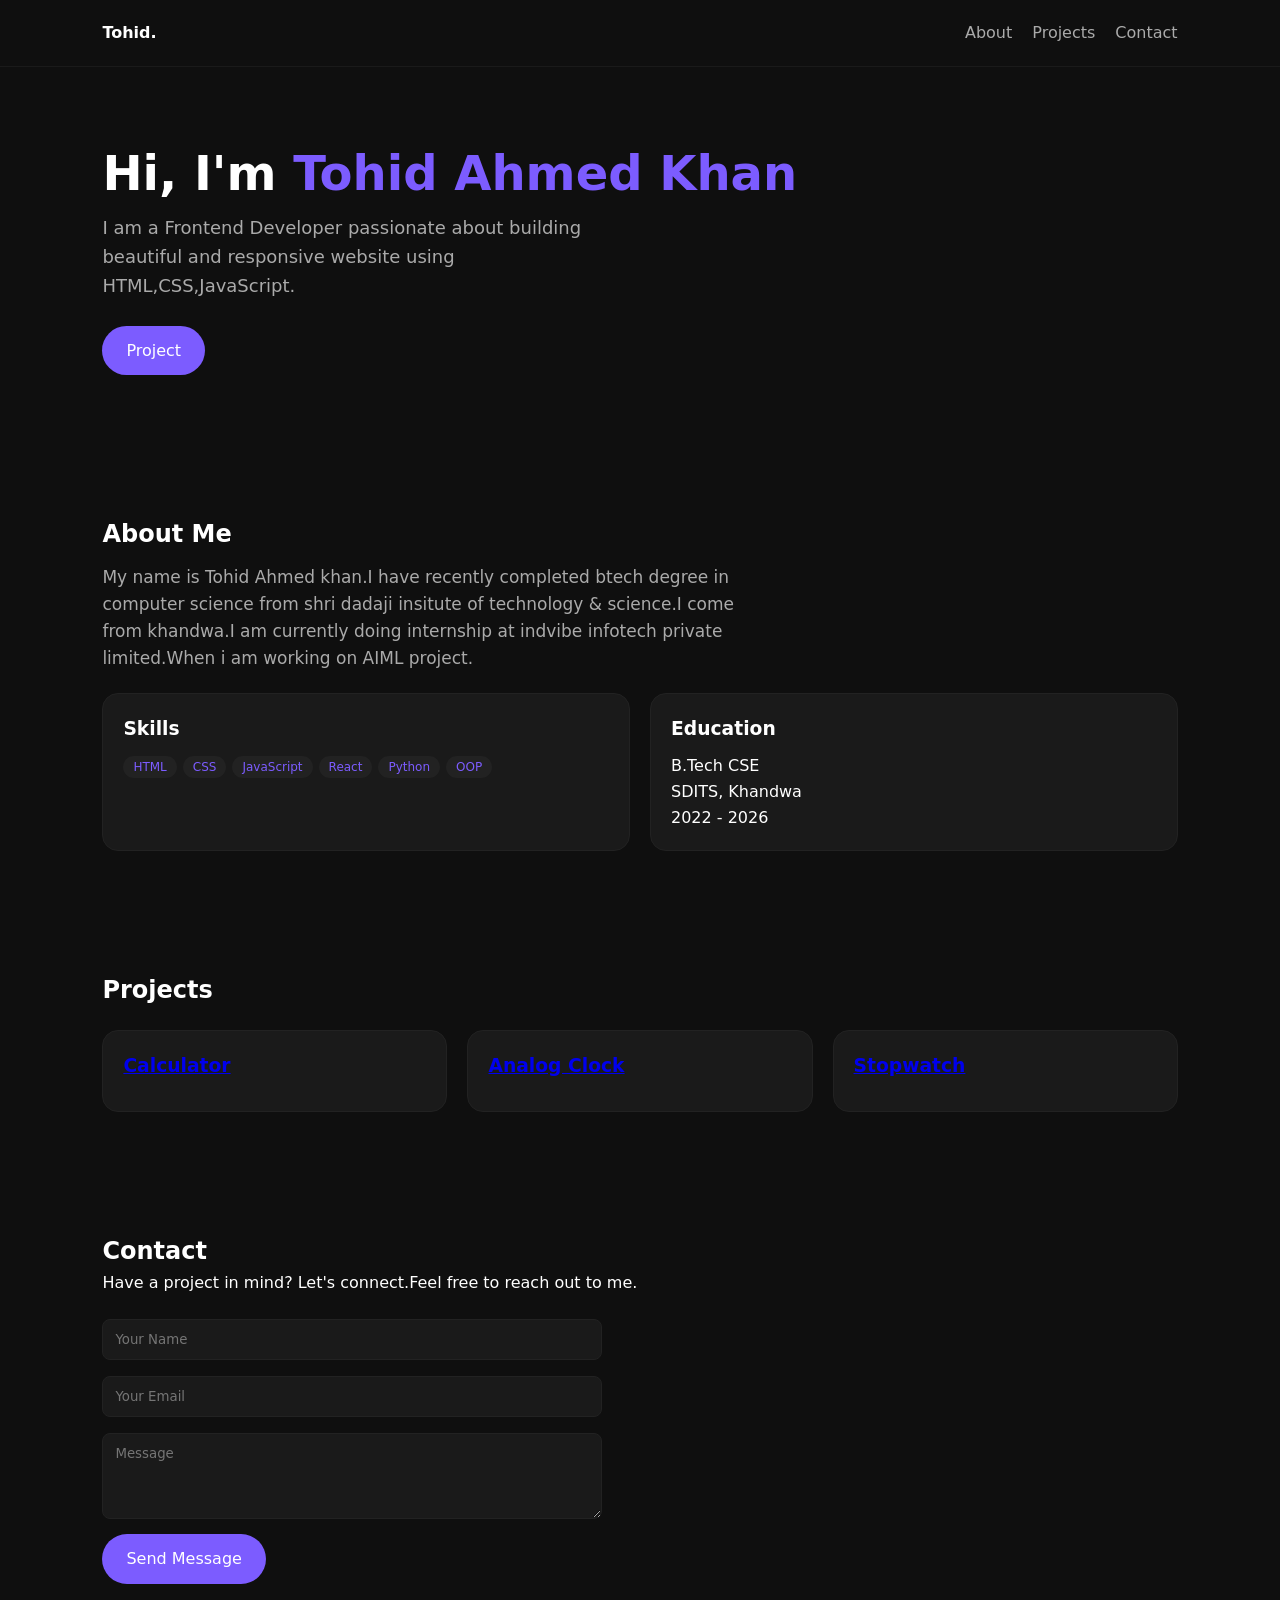
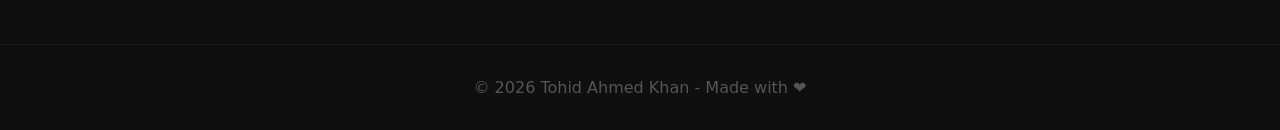
==== index.html @ 772191e2 "Add initial HTML structure for portfolio" ====
<!DOCTYPE html>
<html lang="en">
<head>
<meta charset="UTF-8" />
<meta name="viewport" content="width=device-width, initial-scale=1.0" />
<title>Tohid Ahmed Khan - Portfolio</title>
<style>
  *{margin:0;padding:0;box-sizing:border-box;font-family:system-ui}
  body{background:#0f0f0f;color:#fff;line-height:1.6}
  nav{display:flex;justify-content:space-between;padding:20px 8%;position:sticky;top:0;background:#0f0f0f;z-index:10;border-bottom:1px solid #1a1a1a}
  nav a{color:#aaa;text-decoration:none;margin-left:20px}
  nav a:hover{color:#fff}
  .hero{padding:80px 8%}
  .hero h1{font-size:48px;line-height:1.1} .hero h1 span{color:#7c5cff}
  .hero p{color:#aaa;margin:15px 0 25px;max-width:500px;font-size:18px}
  .btn{background:#7c5cff;color:#fff;padding:12px 24px;border-radius:30px;text-decoration:none;display:inline-block;transition:.3s}
  .btn:hover{background:#6a4ae6;transform:translateY(-2px)}
  section{padding:60px 8%}
  .grid{display:grid;grid-template-columns:repeat(auto-fit,minmax(250px,1fr));gap:20px;margin-top:20px}
  .card{background:#1a1a1a;padding:20px;border-radius:16px;border:1px solid #222;transition:.3s}
  .card:hover{border-color:#7c5cff;transform:translateY(-4px)}
  .card h3{margin-bottom:10px}
  .tag{background:#222;padding:4px 10px;border-radius:20px;font-size:12px;margin-right:6px;color:#7c5cff}
  input,textarea{width:100%;padding:12px;margin:8px 0;background:#1a1a1a;border:1px solid #222;border-radius:8px;color:#fff}
  footer{text-align:center;padding:30px;color:#555;border-top:1px solid #1a1a1a}
  .project-card{cursor: pointer;}
</style>
</head>
<body>
<nav>
  <b>Tohid.</b>
  <div><a href="#about">About</a><a href="#projects">Projects</a><a href="#contact">Contact</a></div>
</nav>

<div class="hero">
  <h1>Hi, I'm <span>Tohid Ahmed Khan</span></h1>
  <p> I am a Frontend Developer  passionate about building beautiful and responsive website using HTML,CSS,JavaScript.</p>
  <a class="btn" href="#projects">Project</a>
</div>

<section id="about">
  <h2>About Me</h2>
  <p style="color:#aaa;max-width:650px;margin-top:10px;font-size:17px">My name is Tohid Ahmed khan.I have recently completed btech degree in computer science from shri dadaji insitute of technology & science.I come from khandwa.I am currently doing internship at indvibe infotech private limited.When i am working on AIML project.</p>
  <div class="grid">
    <div class="card"><h3>Skills</h3><p><span class="tag">HTML</span><span class="tag">CSS</span><span class="tag">JavaScript</span><span class="tag">React</span><span class="tag">Python</span><span class="tag">OOP</span></p></div>
    <div class="card"><h3>Education</h3><p>B.Tech CSE<br>SDITS, Khandwa<br>2022 - 2026</p></div>
  </div>
</section>

<section id="projects">
  <h2>Projects</h2>
  <div class="grid">
   <div class="card"><h3><a href="./project/calculator.html">Calculator</a></h3></div>
    <div class="card"><h3><a href="./project/analog clock/analog.html">Analog Clock</a></h3></div>
    <div class="card"><h3><a href="./project/stopwatch/stop.html">Stopwatch</a></h3></div>
  </div>
</section>

<section id="contact">
  <h2>Contact</h2>
  <p>Have a project in mind? Let's connect.Feel free to reach out to me.</p>
  <div style="max-width:500px;margin-top:15px">
    <input placeholder="Your Name" />
    <input placeholder="Your Email" />
    <textarea rows="4" placeholder="Message"></textarea>
    <a class="btn" href="mailto:tohidahmedkhan@email.com">Send Message</a>
  </div>
</section>

<footer>© 2026 Tohid Ahmed Khan - Made with ❤️</footer>
</body>
</html>
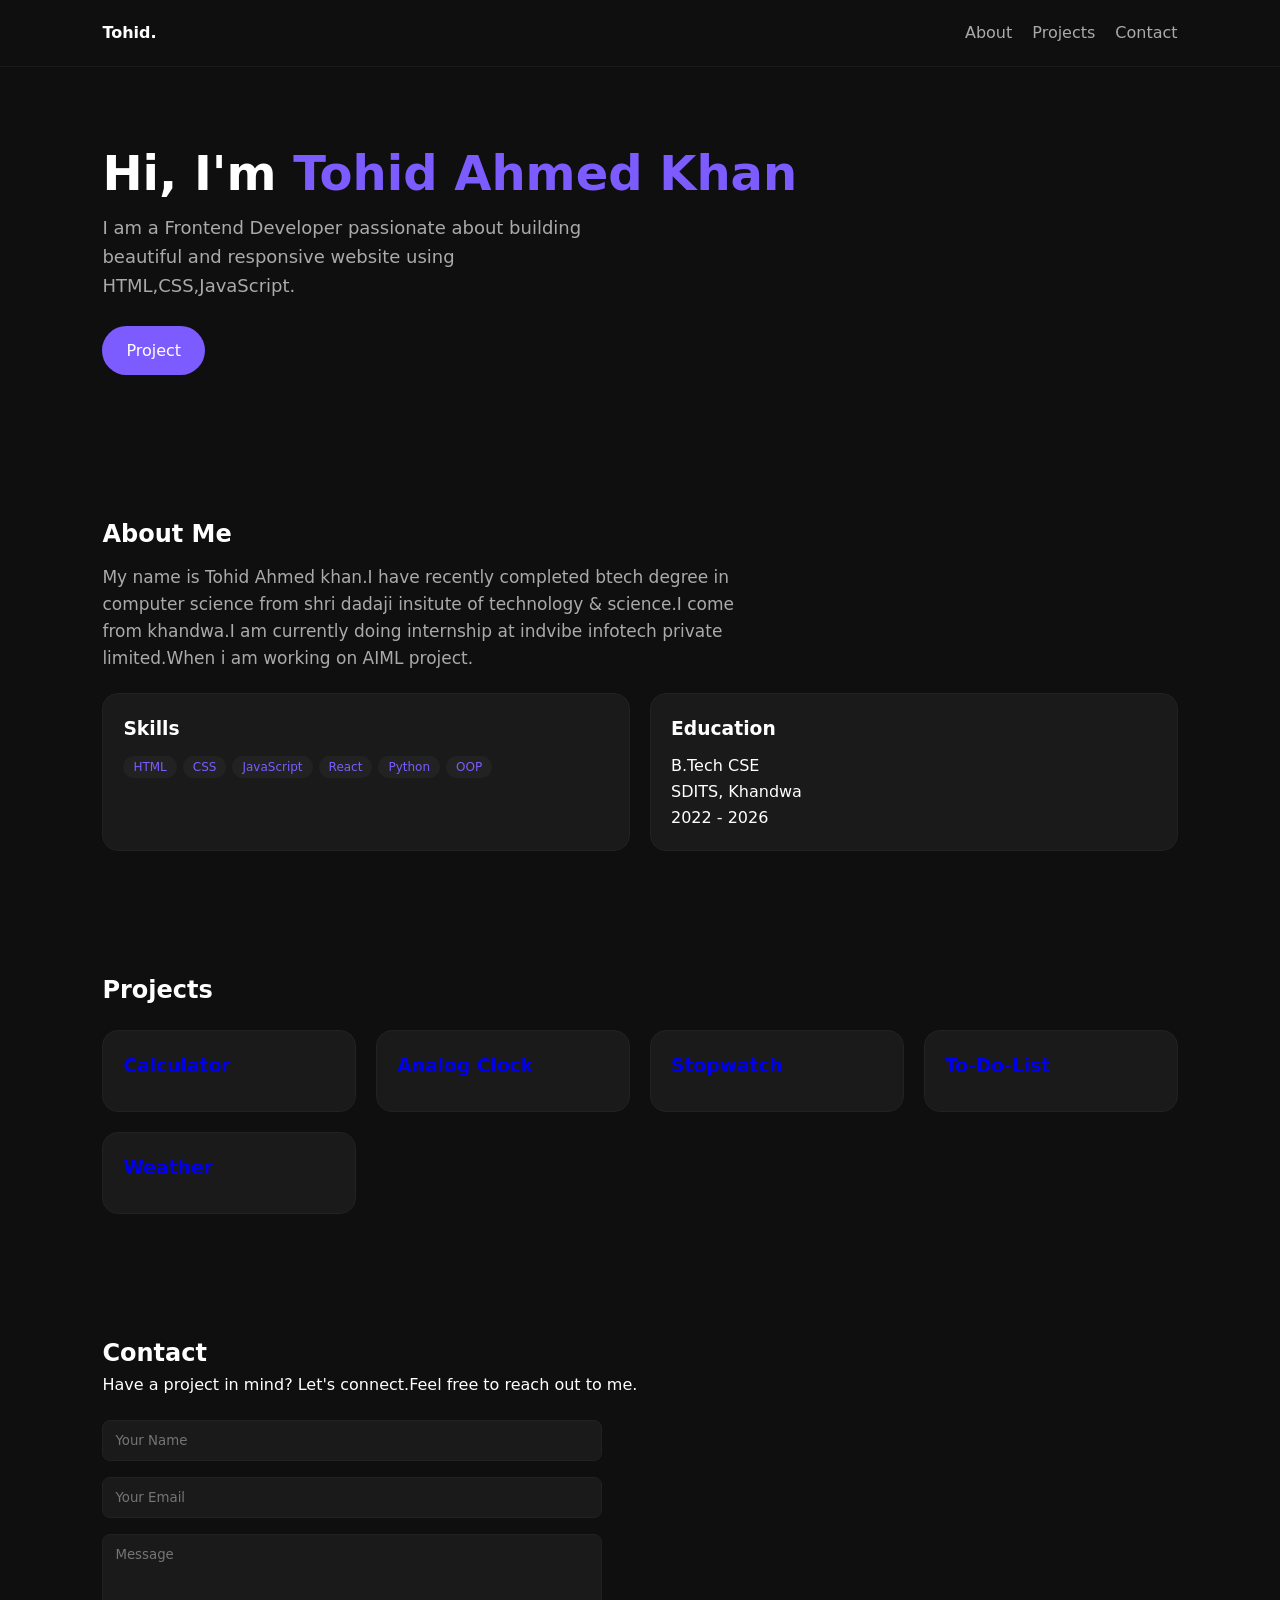
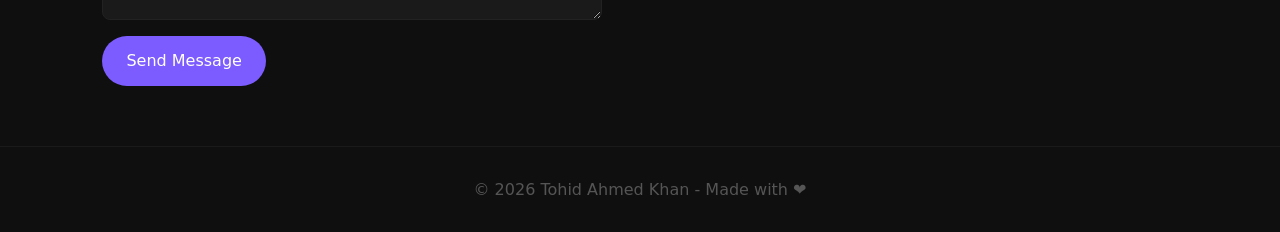
==== commit b5293094: "Add To-Do List and Weather links to index.html" ====
--- a/index.html
+++ b/index.html
@@ -53,6 +53,9 @@
    <div class="card"><h3><a href="./project/calculator.html">Calculator</a></h3></div>
     <div class="card"><h3><a href="./project/analog clock/analog.html">Analog Clock</a></h3></div>
     <div class="card"><h3><a href="./project/stopwatch/stop.html">Stopwatch</a></h3></div>
+    <div class="card"><h3><a href="./project/to-do list/td.html">To-Do-List</a></h3></div>
+     <div class="card"><h3><a href="./project/weather.html">Weather</a></h3></div>
+ 
   </div>
 </section>
 
